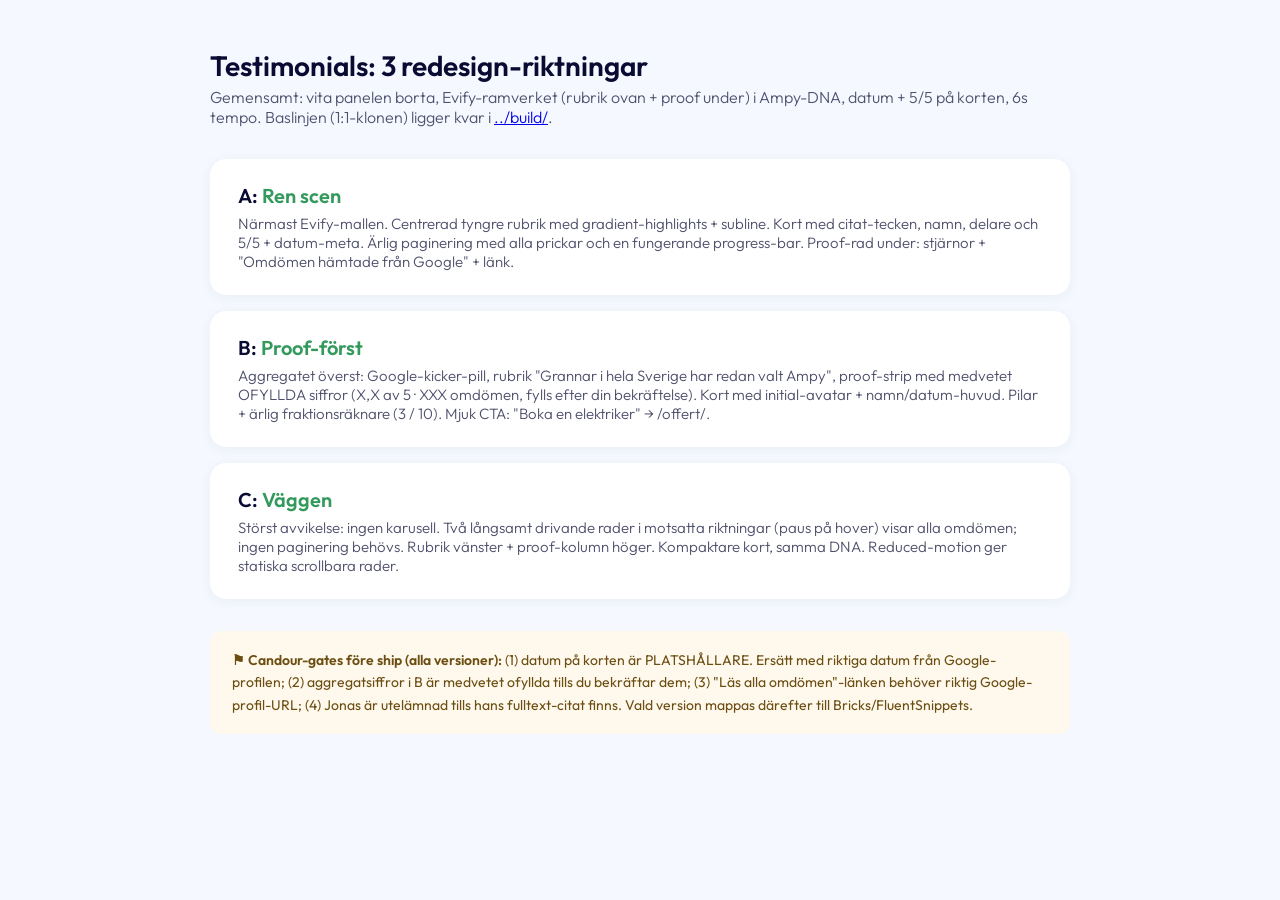
==== redesign/index.html @ e59522d5 "redesign: 3 divergenta riktningar (A/B/C) for owner-pick Speglar Picasso components/testimonials/red" ====
<!DOCTYPE html>
<html lang="sv-SE">
<head>
<meta charset="UTF-8">
<meta name="viewport" content="width=device-width, initial-scale=1">
<title>Ampy Testimonials: 3 redesign-riktningar</title>
<link href="https://fonts.googleapis.com/css2?family=Outfit:wght@300;400;500;600;700&display=swap" rel="stylesheet">
<style>
html { box-sizing: border-box; } *, *::before, *::after { box-sizing: inherit; }
body { margin: 0; font-family: 'Outfit', sans-serif; background: hsl(216 100% 98%); color: #090b32; padding: 48px 24px; }
.wrap { max-width: 860px; margin: 0 auto; }
h1 { font-size: 28px; font-weight: 600; margin: 0 0 4px; }
p.lead { margin: 0 0 32px; font-weight: 300; color: rgba(9,11,50,.7); }
a.opt { display: block; background: #fff; border-radius: 16px; padding: 24px 28px; margin-bottom: 16px;
  text-decoration: none; color: inherit; box-shadow: 0 2px 12px rgba(9,11,50,.06); transition: box-shadow .2s ease, transform .2s ease; }
a.opt:hover { box-shadow: 0 8px 24px rgba(9,11,50,.1); transform: translateY(-2px); }
.opt h2 { margin: 0 0 6px; font-size: 20px; font-weight: 600; }
.opt h2 span { color: #33995c; }
.opt p { margin: 0; font-weight: 300; font-size: 15px; color: rgba(9,11,50,.72); }
.note { margin-top: 32px; padding: 18px 22px; background: #fff8ec; border-radius: 12px; font-size: 14px; line-height: 1.6; color: #6b4e12; }
.note strong { font-weight: 600; }
</style>
</head>
<body>
<div class="wrap">
  <h1>Testimonials: 3 redesign-riktningar</h1>
  <p class="lead">Gemensamt: vita panelen borta, Evify-ramverket (rubrik ovan + proof under) i Ampy-DNA, datum + 5/5 på korten, 6s tempo. Baslinjen (1:1-klonen) ligger kvar i <a href="../build/index.html">../build/</a>.</p>

  <a class="opt" href="a/index.html">
    <h2>A: <span>Ren scen</span></h2>
    <p>Närmast Evify-mallen. Centrerad tyngre rubrik med gradient-highlights + subline. Kort med citat-tecken, namn, delare och 5/5 + datum-meta. Ärlig paginering med alla prickar och en fungerande progress-bar. Proof-rad under: stjärnor + "Omdömen hämtade från Google" + länk.</p>
  </a>

  <a class="opt" href="b/index.html">
    <h2>B: <span>Proof-först</span></h2>
    <p>Aggregatet överst: Google-kicker-pill, rubrik "Grannar i hela Sverige har redan valt Ampy", proof-strip med medvetet OFYLLDA siffror (X,X av 5 · XXX omdömen, fylls efter din bekräftelse). Kort med initial-avatar + namn/datum-huvud. Pilar + ärlig fraktionsräknare (3 / 10). Mjuk CTA: "Boka en elektriker" → /offert/.</p>
  </a>

  <a class="opt" href="c/index.html">
    <h2>C: <span>Väggen</span></h2>
    <p>Störst avvikelse: ingen karusell. Två långsamt drivande rader i motsatta riktningar (paus på hover) visar alla omdömen; ingen paginering behövs. Rubrik vänster + proof-kolumn höger. Kompaktare kort, samma DNA. Reduced-motion ger statiska scrollbara rader.</p>
  </a>

  <div class="note">
    <strong>⚑ Candour-gates före ship (alla versioner):</strong> (1) datum på korten är PLATSHÅLLARE. Ersätt med riktiga datum från Google-profilen; (2) aggregatsiffror i B är medvetet ofyllda tills du bekräftar dem; (3) "Läs alla omdömen"-länken behöver riktig Google-profil-URL; (4) Jonas är utelämnad tills hans fulltext-citat finns. Vald version mappas därefter till Bricks/FluentSnippets.
  </div>
</div>
</body>
</html>
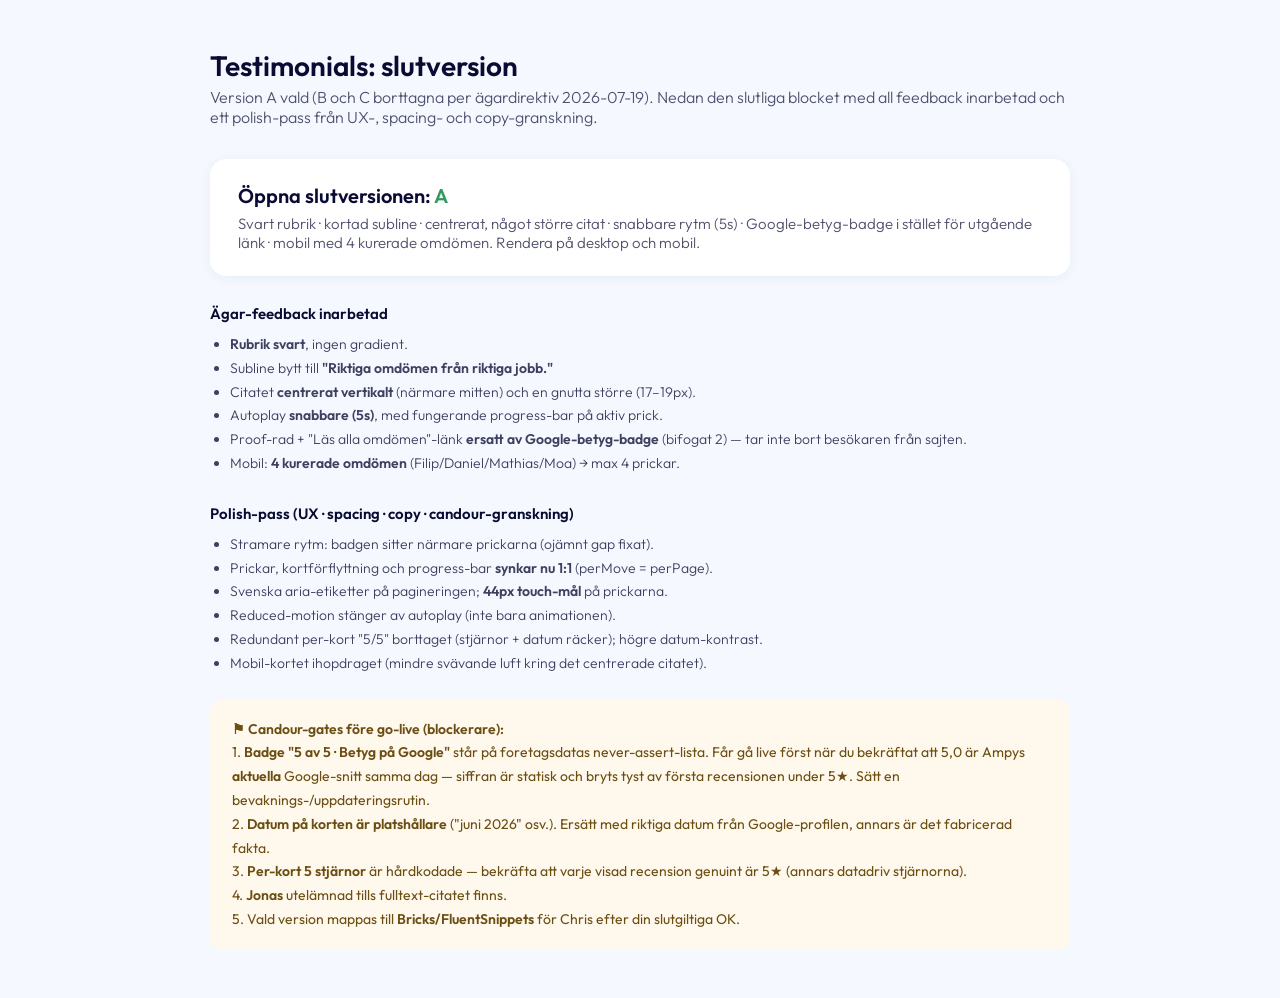
==== commit 71ddb5ce: "redesign: A slutversion + ägar-feedback + polish-pass; B/C borttagna Speglar Picasso components/test" ====
--- a/redesign/index.html
+++ b/redesign/index.html
@@ -3,7 +3,7 @@
 <head>
 <meta charset="UTF-8">
 <meta name="viewport" content="width=device-width, initial-scale=1">
-<title>Ampy Testimonials: 3 redesign-riktningar</title>
+<title>Ampy Testimonials: slutversion (A)</title>
 <link href="https://fonts.googleapis.com/css2?family=Outfit:wght@300;400;500;600;700&display=swap" rel="stylesheet">
 <style>
 html { box-sizing: border-box; } *, *::before, *::after { box-sizing: inherit; }
@@ -11,38 +11,57 @@
 .wrap { max-width: 860px; margin: 0 auto; }
 h1 { font-size: 28px; font-weight: 600; margin: 0 0 4px; }
 p.lead { margin: 0 0 32px; font-weight: 300; color: rgba(9,11,50,.7); }
-a.opt { display: block; background: #fff; border-radius: 16px; padding: 24px 28px; margin-bottom: 16px;
+a.opt { display: block; background: #fff; border-radius: 16px; padding: 24px 28px; margin-bottom: 24px;
   text-decoration: none; color: inherit; box-shadow: 0 2px 12px rgba(9,11,50,.06); transition: box-shadow .2s ease, transform .2s ease; }
 a.opt:hover { box-shadow: 0 8px 24px rgba(9,11,50,.1); transform: translateY(-2px); }
 .opt h2 { margin: 0 0 6px; font-size: 20px; font-weight: 600; }
 .opt h2 span { color: #33995c; }
 .opt p { margin: 0; font-weight: 300; font-size: 15px; color: rgba(9,11,50,.72); }
-.note { margin-top: 32px; padding: 18px 22px; background: #fff8ec; border-radius: 12px; font-size: 14px; line-height: 1.6; color: #6b4e12; }
+h3 { font-size: 15px; font-weight: 600; margin: 28px 0 10px; }
+ul { margin: 0 0 24px; padding-left: 20px; }
+li { font-weight: 300; font-size: 14px; line-height: 1.7; color: rgba(9,11,50,.78); }
+li strong { font-weight: 600; }
+.note { padding: 18px 22px; background: #fff8ec; border-radius: 12px; font-size: 14px; line-height: 1.7; color: #6b4e12; }
 .note strong { font-weight: 600; }
 </style>
 </head>
 <body>
 <div class="wrap">
-  <h1>Testimonials: 3 redesign-riktningar</h1>
-  <p class="lead">Gemensamt: vita panelen borta, Evify-ramverket (rubrik ovan + proof under) i Ampy-DNA, datum + 5/5 på korten, 6s tempo. Baslinjen (1:1-klonen) ligger kvar i <a href="../build/index.html">../build/</a>.</p>
+  <h1>Testimonials: slutversion</h1>
+  <p class="lead">Version A vald (B och C borttagna per ägardirektiv 2026-07-19). Nedan den slutliga blocket med all feedback inarbetad och ett polish-pass från UX-, spacing- och copy-granskning.</p>
 
   <a class="opt" href="a/index.html">
-    <h2>A: <span>Ren scen</span></h2>
-    <p>Närmast Evify-mallen. Centrerad tyngre rubrik med gradient-highlights + subline. Kort med citat-tecken, namn, delare och 5/5 + datum-meta. Ärlig paginering med alla prickar och en fungerande progress-bar. Proof-rad under: stjärnor + "Omdömen hämtade från Google" + länk.</p>
+    <h2>Öppna slutversionen: <span>A</span></h2>
+    <p>Svart rubrik · kortad subline · centrerat, något större citat · snabbare rytm (5s) · Google-betyg-badge i stället för utgående länk · mobil med 4 kurerade omdömen. Rendera på desktop och mobil.</p>
   </a>
 
-  <a class="opt" href="b/index.html">
-    <h2>B: <span>Proof-först</span></h2>
-    <p>Aggregatet överst: Google-kicker-pill, rubrik "Grannar i hela Sverige har redan valt Ampy", proof-strip med medvetet OFYLLDA siffror (X,X av 5 · XXX omdömen, fylls efter din bekräftelse). Kort med initial-avatar + namn/datum-huvud. Pilar + ärlig fraktionsräknare (3 / 10). Mjuk CTA: "Boka en elektriker" → /offert/.</p>
-  </a>
+  <h3>Ägar-feedback inarbetad</h3>
+  <ul>
+    <li><strong>Rubrik svart</strong>, ingen gradient.</li>
+    <li>Subline bytt till <strong>"Riktiga omdömen från riktiga jobb."</strong></li>
+    <li>Citatet <strong>centrerat vertikalt</strong> (närmare mitten) och en gnutta större (17–19px).</li>
+    <li>Autoplay <strong>snabbare (5s)</strong>, med fungerande progress-bar på aktiv prick.</li>
+    <li>Proof-rad + "Läs alla omdömen"-länk <strong>ersatt av Google-betyg-badge</strong> (bifogat 2) — tar inte bort besökaren från sajten.</li>
+    <li>Mobil: <strong>4 kurerade omdömen</strong> (Filip/Daniel/Mathias/Moa) → max 4 prickar.</li>
+  </ul>
 
-  <a class="opt" href="c/index.html">
-    <h2>C: <span>Väggen</span></h2>
-    <p>Störst avvikelse: ingen karusell. Två långsamt drivande rader i motsatta riktningar (paus på hover) visar alla omdömen; ingen paginering behövs. Rubrik vänster + proof-kolumn höger. Kompaktare kort, samma DNA. Reduced-motion ger statiska scrollbara rader.</p>
-  </a>
+  <h3>Polish-pass (UX · spacing · copy · candour-granskning)</h3>
+  <ul>
+    <li>Stramare rytm: badgen sitter närmare prickarna (ojämnt gap fixat).</li>
+    <li>Prickar, kortförflyttning och progress-bar <strong>synkar nu 1:1</strong> (perMove = perPage).</li>
+    <li>Svenska aria-etiketter på pagineringen; <strong>44px touch-mål</strong> på prickarna.</li>
+    <li>Reduced-motion stänger av autoplay (inte bara animationen).</li>
+    <li>Redundant per-kort "5/5" borttaget (stjärnor + datum räcker); högre datum-kontrast.</li>
+    <li>Mobil-kortet ihopdraget (mindre svävande luft kring det centrerade citatet).</li>
+  </ul>
 
   <div class="note">
-    <strong>⚑ Candour-gates före ship (alla versioner):</strong> (1) datum på korten är PLATSHÅLLARE. Ersätt med riktiga datum från Google-profilen; (2) aggregatsiffror i B är medvetet ofyllda tills du bekräftar dem; (3) "Läs alla omdömen"-länken behöver riktig Google-profil-URL; (4) Jonas är utelämnad tills hans fulltext-citat finns. Vald version mappas därefter till Bricks/FluentSnippets.
+    <strong>⚑ Candour-gates före go-live (blockerare):</strong><br>
+    1. <strong>Badge "5 av 5 · Betyg på Google"</strong> står på foretagsdatas never-assert-lista. Får gå live först när du bekräftat att 5,0 är Ampys <strong>aktuella</strong> Google-snitt samma dag — siffran är statisk och bryts tyst av första recensionen under 5★. Sätt en bevaknings-/uppdateringsrutin.<br>
+    2. <strong>Datum på korten är platshållare</strong> ("juni 2026" osv.). Ersätt med riktiga datum från Google-profilen, annars är det fabricerad fakta.<br>
+    3. <strong>Per-kort 5 stjärnor</strong> är hårdkodade — bekräfta att varje visad recension genuint är 5★ (annars datadriv stjärnorna).<br>
+    4. <strong>Jonas</strong> utelämnad tills fulltext-citatet finns.<br>
+    5. Vald version mappas till <strong>Bricks/FluentSnippets</strong> för Chris efter din slutgiltiga OK.
   </div>
 </div>
 </body>
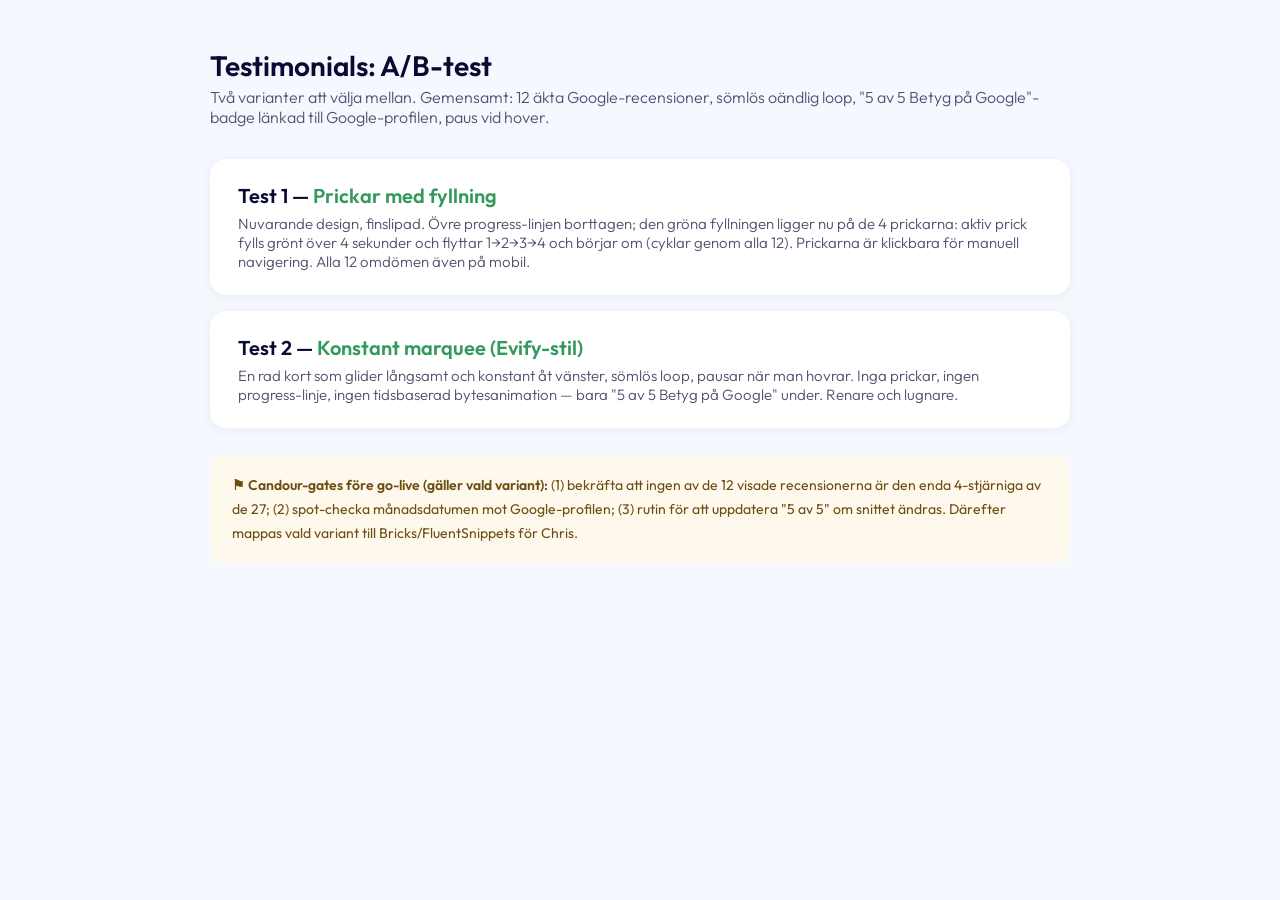
==== commit 0a965103: "redesign: A/B-test 1 (prickar-fyllning) vs 2 (Evify marquee) Co-Authored-By: Claude Fable 5 <noreply" ====
--- a/redesign/index.html
+++ b/redesign/index.html
@@ -3,7 +3,7 @@
 <head>
 <meta charset="UTF-8">
 <meta name="viewport" content="width=device-width, initial-scale=1">
-<title>Ampy Testimonials: slutversion (A)</title>
+<title>Ampy Testimonials: A/B-test 1 vs 2</title>
 <link href="https://fonts.googleapis.com/css2?family=Outfit:wght@300;400;500;600;700&display=swap" rel="stylesheet">
 <style>
 html { box-sizing: border-box; } *, *::before, *::after { box-sizing: inherit; }
@@ -11,57 +11,33 @@
 .wrap { max-width: 860px; margin: 0 auto; }
 h1 { font-size: 28px; font-weight: 600; margin: 0 0 4px; }
 p.lead { margin: 0 0 32px; font-weight: 300; color: rgba(9,11,50,.7); }
-a.opt { display: block; background: #fff; border-radius: 16px; padding: 24px 28px; margin-bottom: 24px;
+a.opt { display: block; background: #fff; border-radius: 16px; padding: 24px 28px; margin-bottom: 16px;
   text-decoration: none; color: inherit; box-shadow: 0 2px 12px rgba(9,11,50,.06); transition: box-shadow .2s ease, transform .2s ease; }
 a.opt:hover { box-shadow: 0 8px 24px rgba(9,11,50,.1); transform: translateY(-2px); }
 .opt h2 { margin: 0 0 6px; font-size: 20px; font-weight: 600; }
 .opt h2 span { color: #33995c; }
 .opt p { margin: 0; font-weight: 300; font-size: 15px; color: rgba(9,11,50,.72); }
-h3 { font-size: 15px; font-weight: 600; margin: 28px 0 10px; }
-ul { margin: 0 0 24px; padding-left: 20px; }
-li { font-weight: 300; font-size: 14px; line-height: 1.7; color: rgba(9,11,50,.78); }
-li strong { font-weight: 600; }
-.note { padding: 18px 22px; background: #fff8ec; border-radius: 12px; font-size: 14px; line-height: 1.7; color: #6b4e12; }
+.note { margin-top: 28px; padding: 18px 22px; background: #fff8ec; border-radius: 12px; font-size: 14px; line-height: 1.7; color: #6b4e12; }
 .note strong { font-weight: 600; }
 </style>
 </head>
 <body>
 <div class="wrap">
-  <h1>Testimonials: slutversion</h1>
-  <p class="lead">Version A vald (B och C borttagna per ägardirektiv 2026-07-19). Nedan den slutliga blocket med all feedback inarbetad och ett polish-pass från UX-, spacing- och copy-granskning.</p>
+  <h1>Testimonials: A/B-test</h1>
+  <p class="lead">Två varianter att välja mellan. Gemensamt: 12 äkta Google-recensioner, sömlös oändlig loop, "5 av 5 Betyg på Google"-badge länkad till Google-profilen, paus vid hover.</p>
 
   <a class="opt" href="a/index.html">
-    <h2>Öppna slutversionen: <span>A</span></h2>
-    <p>Svart rubrik · kortad subline · centrerat, något större citat · snabbare rytm (5s) · Google-betyg-badge i stället för utgående länk · mobil med 4 kurerade omdömen. Rendera på desktop och mobil.</p>
+    <h2>Test 1 — <span>Prickar med fyllning</span></h2>
+    <p>Nuvarande design, finslipad. Övre progress-linjen borttagen; den gröna fyllningen ligger nu på de 4 prickarna: aktiv prick fylls grönt över 4 sekunder och flyttar 1→2→3→4 och börjar om (cyklar genom alla 12). Prickarna är klickbara för manuell navigering. Alla 12 omdömen även på mobil.</p>
   </a>
 
-  <h3>Ägar-feedback inarbetad</h3>
-  <ul>
-    <li><strong>Rubrik svart</strong>, ingen gradient.</li>
-    <li>Subline bytt till <strong>"Riktiga omdömen från riktiga jobb."</strong></li>
-    <li>Citatet <strong>centrerat vertikalt</strong> (närmare mitten) och en gnutta större (17–19px).</li>
-    <li>Autoplay <strong>snabbare (5s)</strong>, med fungerande progress-bar på aktiv prick.</li>
-    <li>Proof-rad + "Läs alla omdömen"-länk <strong>ersatt av Google-betyg-badge</strong> (bifogat 2) — tar inte bort besökaren från sajten.</li>
-    <li>Mobil: <strong>4 kurerade omdömen</strong> (Filip/Daniel/Mathias/Moa) → max 4 prickar.</li>
-  </ul>
-
-  <h3>Polish-pass (UX · spacing · copy · candour-granskning)</h3>
-  <ul>
-    <li>Stramare rytm: badgen sitter närmare prickarna (ojämnt gap fixat).</li>
-    <li>Prickar, kortförflyttning och progress-bar <strong>synkar nu 1:1</strong> (perMove = perPage).</li>
-    <li>Svenska aria-etiketter på pagineringen; <strong>44px touch-mål</strong> på prickarna.</li>
-    <li>Reduced-motion stänger av autoplay (inte bara animationen).</li>
-    <li>Redundant per-kort "5/5" borttaget (stjärnor + datum räcker); högre datum-kontrast.</li>
-    <li>Mobil-kortet ihopdraget (mindre svävande luft kring det centrerade citatet).</li>
-  </ul>
+  <a class="opt" href="b/index.html">
+    <h2>Test 2 — <span>Konstant marquee (Evify-stil)</span></h2>
+    <p>En rad kort som glider långsamt och konstant åt vänster, sömlös loop, pausar när man hovrar. Inga prickar, ingen progress-linje, ingen tidsbaserad bytesanimation — bara "5 av 5 Betyg på Google" under. Renare och lugnare.</p>
+  </a>
 
   <div class="note">
-    <strong>⚑ Candour-gates före go-live (blockerare):</strong><br>
-    1. <strong>Badge "5 av 5 · Betyg på Google"</strong> står på foretagsdatas never-assert-lista. Får gå live först när du bekräftat att 5,0 är Ampys <strong>aktuella</strong> Google-snitt samma dag — siffran är statisk och bryts tyst av första recensionen under 5★. Sätt en bevaknings-/uppdateringsrutin.<br>
-    2. <strong>Datum på korten är platshållare</strong> ("juni 2026" osv.). Ersätt med riktiga datum från Google-profilen, annars är det fabricerad fakta.<br>
-    3. <strong>Per-kort 5 stjärnor</strong> är hårdkodade — bekräfta att varje visad recension genuint är 5★ (annars datadriv stjärnorna).<br>
-    4. <strong>Jonas</strong> utelämnad tills fulltext-citatet finns.<br>
-    5. Vald version mappas till <strong>Bricks/FluentSnippets</strong> för Chris efter din slutgiltiga OK.
+    <strong>⚑ Candour-gates före go-live (gäller vald variant):</strong> (1) bekräfta att ingen av de 12 visade recensionerna är den enda 4-stjärniga av de 27; (2) spot-checka månadsdatumen mot Google-profilen; (3) rutin för att uppdatera "5 av 5" om snittet ändras. Därefter mappas vald variant till Bricks/FluentSnippets för Chris.
   </div>
 </div>
 </body>
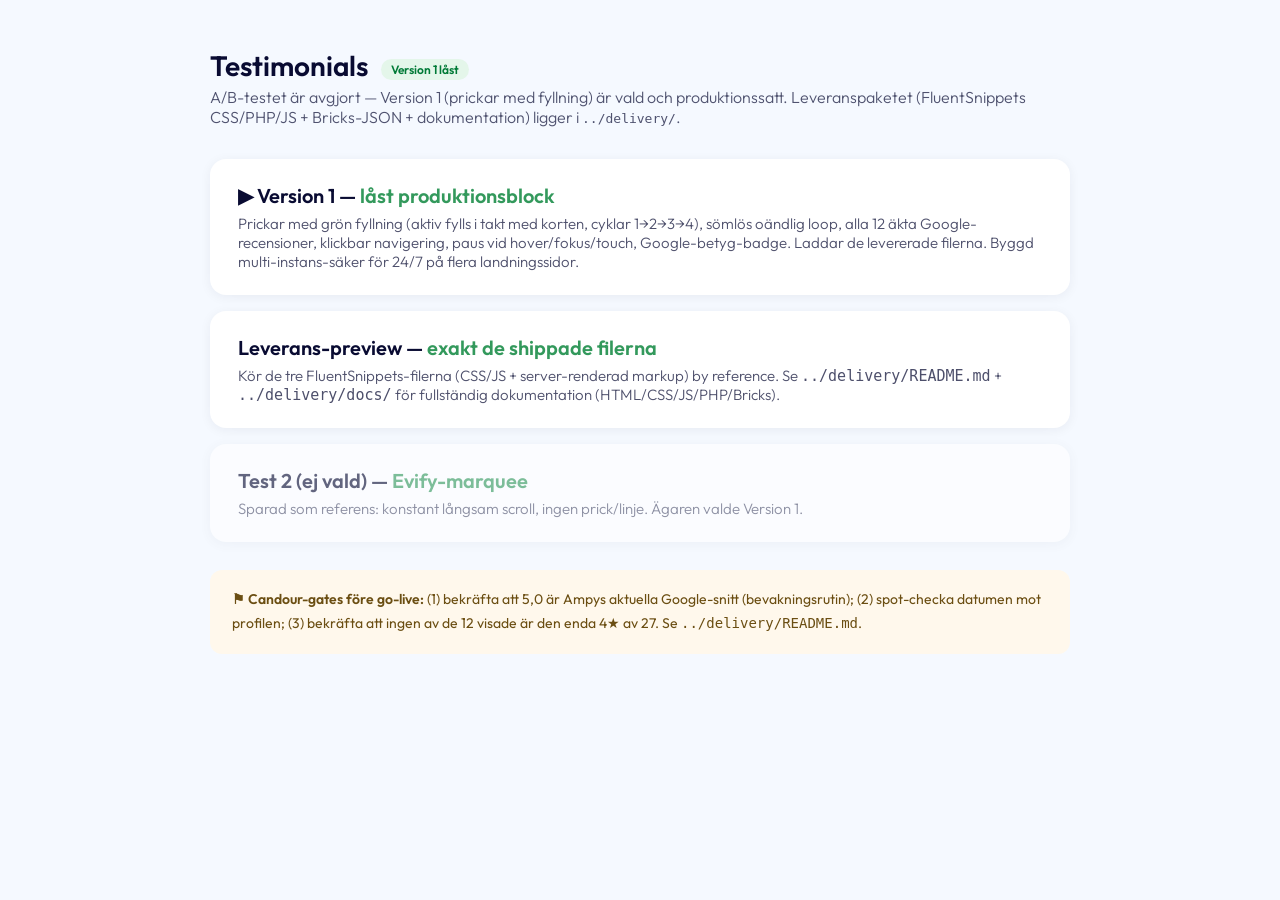
==== commit 55a99c19: "V1 låst: produktionspaket (delivery/) + redesign pekar på produktionsfilerna Speglar Picasso compone" ====
--- a/redesign/index.html
+++ b/redesign/index.html
@@ -3,7 +3,7 @@
 <head>
 <meta charset="UTF-8">
 <meta name="viewport" content="width=device-width, initial-scale=1">
-<title>Ampy Testimonials: A/B-test 1 vs 2</title>
+<title>Ampy Testimonials — Version 1 (låst) + leverans</title>
 <link href="https://fonts.googleapis.com/css2?family=Outfit:wght@300;400;500;600;700&display=swap" rel="stylesheet">
 <style>
 html { box-sizing: border-box; } *, *::before, *::after { box-sizing: inherit; }
@@ -11,33 +11,42 @@
 .wrap { max-width: 860px; margin: 0 auto; }
 h1 { font-size: 28px; font-weight: 600; margin: 0 0 4px; }
 p.lead { margin: 0 0 32px; font-weight: 300; color: rgba(9,11,50,.7); }
+.tag { display:inline-block; font-size:12px; font-weight:600; color:#007a37; background:#e4f6ea; border-radius:99px; padding:3px 10px; margin-left:8px; vertical-align:middle; }
 a.opt { display: block; background: #fff; border-radius: 16px; padding: 24px 28px; margin-bottom: 16px;
   text-decoration: none; color: inherit; box-shadow: 0 2px 12px rgba(9,11,50,.06); transition: box-shadow .2s ease, transform .2s ease; }
 a.opt:hover { box-shadow: 0 8px 24px rgba(9,11,50,.1); transform: translateY(-2px); }
 .opt h2 { margin: 0 0 6px; font-size: 20px; font-weight: 600; }
 .opt h2 span { color: #33995c; }
 .opt p { margin: 0; font-weight: 300; font-size: 15px; color: rgba(9,11,50,.72); }
+.muted a.opt { opacity:.62; }
 .note { margin-top: 28px; padding: 18px 22px; background: #fff8ec; border-radius: 12px; font-size: 14px; line-height: 1.7; color: #6b4e12; }
 .note strong { font-weight: 600; }
 </style>
 </head>
 <body>
 <div class="wrap">
-  <h1>Testimonials: A/B-test</h1>
-  <p class="lead">Två varianter att välja mellan. Gemensamt: 12 äkta Google-recensioner, sömlös oändlig loop, "5 av 5 Betyg på Google"-badge länkad till Google-profilen, paus vid hover.</p>
+  <h1>Testimonials <span class="tag">Version 1 låst</span></h1>
+  <p class="lead">A/B-testet är avgjort — Version 1 (prickar med fyllning) är vald och produktionssatt. Leveranspaketet (FluentSnippets CSS/PHP/JS + Bricks-JSON + dokumentation) ligger i <code>../delivery/</code>.</p>
 
   <a class="opt" href="a/index.html">
-    <h2>Test 1 — <span>Prickar med fyllning</span></h2>
-    <p>Nuvarande design, finslipad. Övre progress-linjen borttagen; den gröna fyllningen ligger nu på de 4 prickarna: aktiv prick fylls grönt över 4 sekunder och flyttar 1→2→3→4 och börjar om (cyklar genom alla 12). Prickarna är klickbara för manuell navigering. Alla 12 omdömen även på mobil.</p>
+    <h2>▶ Version 1 — <span>låst produktionsblock</span></h2>
+    <p>Prickar med grön fyllning (aktiv fylls i takt med korten, cyklar 1→2→3→4), sömlös oändlig loop, alla 12 äkta Google-recensioner, klickbar navigering, paus vid hover/fokus/touch, Google-betyg-badge. Laddar de levererade filerna. Byggd multi-instans-säker för 24/7 på flera landningssidor.</p>
   </a>
 
-  <a class="opt" href="b/index.html">
-    <h2>Test 2 — <span>Konstant marquee (Evify-stil)</span></h2>
-    <p>En rad kort som glider långsamt och konstant åt vänster, sömlös loop, pausar när man hovrar. Inga prickar, ingen progress-linje, ingen tidsbaserad bytesanimation — bara "5 av 5 Betyg på Google" under. Renare och lugnare.</p>
+  <a class="opt" href="../delivery/preview.html">
+    <h2>Leverans-preview — <span>exakt de shippade filerna</span></h2>
+    <p>Kör de tre FluentSnippets-filerna (CSS/JS + server-renderad markup) by reference. Se <code>../delivery/README.md</code> + <code>../delivery/docs/</code> för fullständig dokumentation (HTML/CSS/JS/PHP/Bricks).</p>
   </a>
 
+  <div class="muted">
+  <a class="opt" href="b/index.html">
+    <h2>Test 2 (ej vald) — <span>Evify-marquee</span></h2>
+    <p>Sparad som referens: konstant långsam scroll, ingen prick/linje. Ägaren valde Version 1.</p>
+  </a>
+  </div>
+
   <div class="note">
-    <strong>⚑ Candour-gates före go-live (gäller vald variant):</strong> (1) bekräfta att ingen av de 12 visade recensionerna är den enda 4-stjärniga av de 27; (2) spot-checka månadsdatumen mot Google-profilen; (3) rutin för att uppdatera "5 av 5" om snittet ändras. Därefter mappas vald variant till Bricks/FluentSnippets för Chris.
+    <strong>⚑ Candour-gates före go-live:</strong> (1) bekräfta att 5,0 är Ampys aktuella Google-snitt (bevakningsrutin); (2) spot-checka datumen mot profilen; (3) bekräfta att ingen av de 12 visade är den enda 4★ av 27. Se <code>../delivery/README.md</code>.
   </div>
 </div>
 </body>
